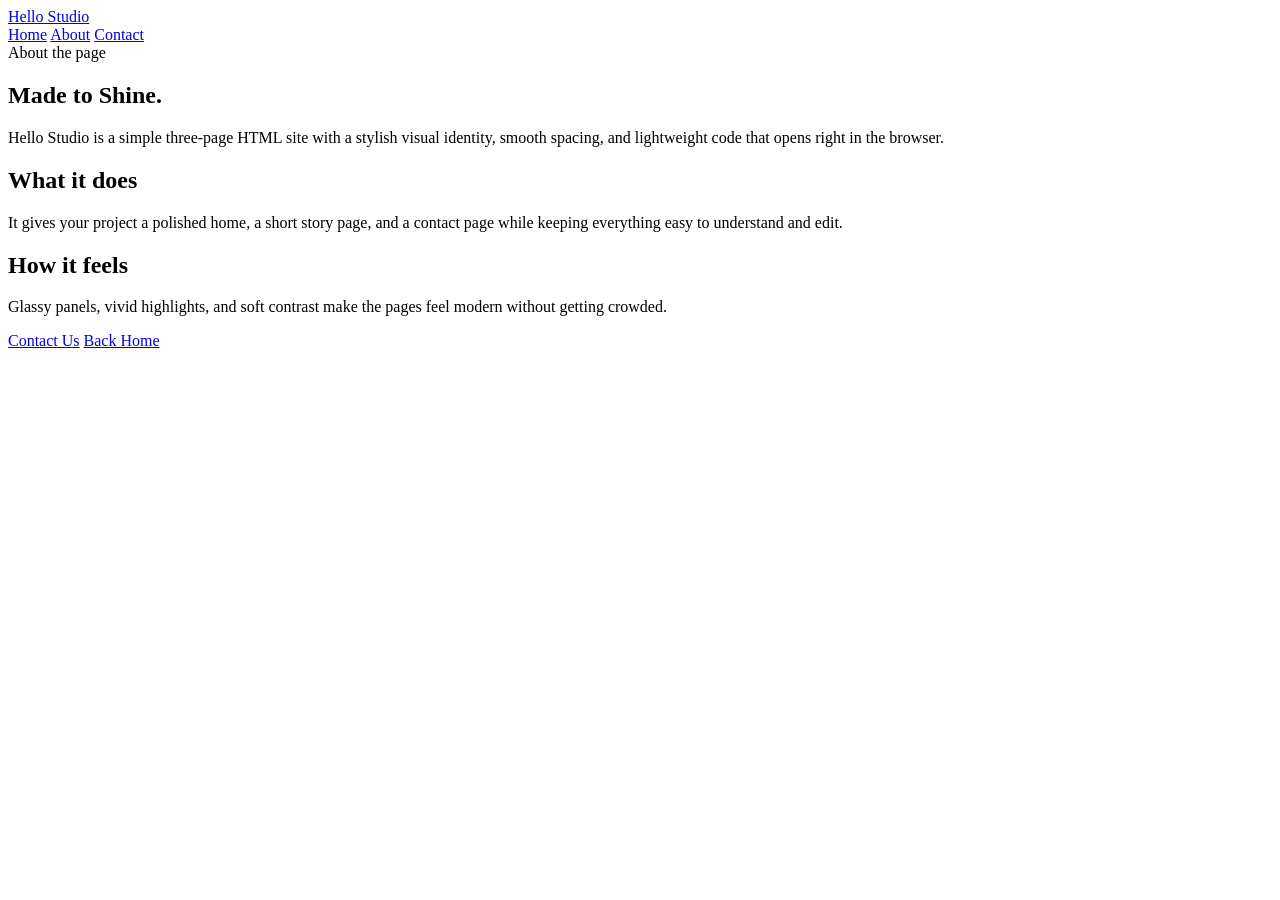
==== about.html @ 75b1f1d1 "added about page and contact page" ====
<!DOCTYPE html>
<html lang="en">
<head>
  <meta charset="UTF-8">
  <meta name="viewport" content="width=device-width, initial-scale=1.0">
  <title>About | Hello Studio</title>
  <link rel="stylesheet" href="styles.css">
</head>
<body>
  <main class="stage" aria-label="About page">
    <div class="glow-line"></div>
    <section class="card">
      <div class="content">
        <nav class="nav" aria-label="Main navigation">
          <a class="brand" href="hello-world.html">Hello Studio</a>
          <div class="nav-links">
            <a href="hello-world.html">Home</a>
            <a class="active" href="about.html">About</a>
            <a href="contact.html">Contact</a>
          </div>
        </nav>

        <div class="eyebrow"><span class="spark"></span> About the page</div>
        <h1>Made to <span>Shine.</span></h1>
        <p>
          Hello Studio is a simple three-page HTML site with a stylish visual identity,
          smooth spacing, and lightweight code that opens right in the browser.
        </p>

        <div class="split">
          <article class="note">
            <h2>What it does</h2>
            <p>
              It gives your project a polished home, a short story page, and a contact page
              while keeping everything easy to understand and edit.
            </p>
          </article>
          <article class="note">
            <h2>How it feels</h2>
            <p>
              Glassy panels, vivid highlights, and soft contrast make the pages feel modern
              without getting crowded.
            </p>
          </article>
        </div>

        <div class="actions">
          <a class="button primary" href="contact.html">Contact Us</a>
          <a class="button" href="hello-world.html">Back Home</a>
        </div>
      </div>
    </section>
  </main>
</body>
</html>
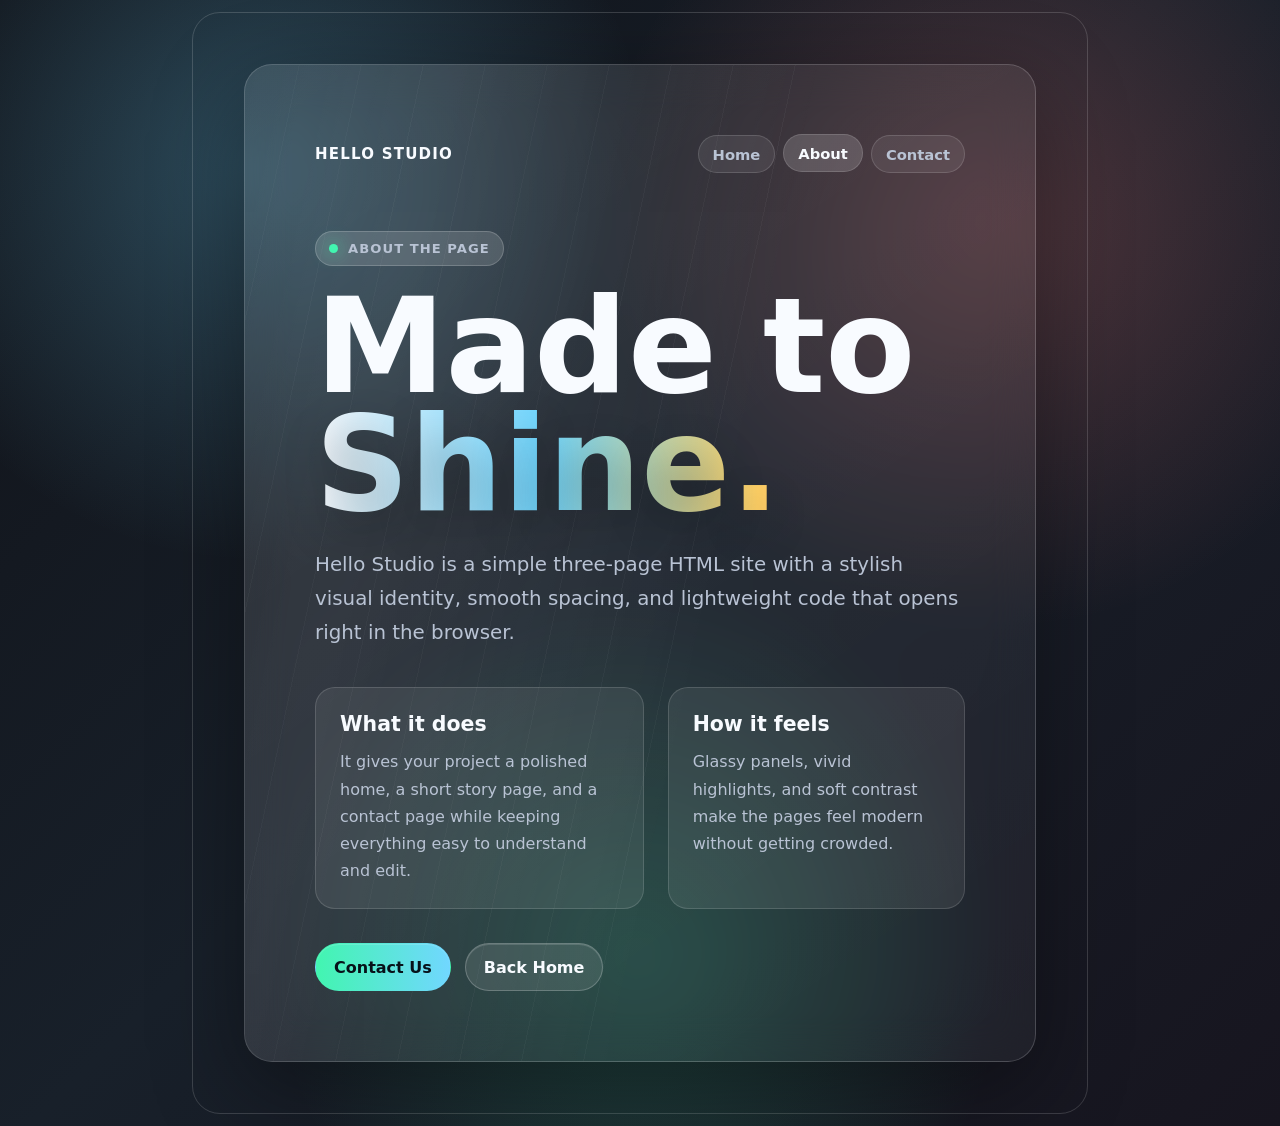
==== commit f55e9397: "index file name change" ====
--- a/about.html
+++ b/about.html
@@ -12,9 +12,9 @@
     <section class="card">
       <div class="content">
         <nav class="nav" aria-label="Main navigation">
-          <a class="brand" href="hello-world.html">Hello Studio</a>
+          <a class="brand" href="index.html">Hello Studio</a>
           <div class="nav-links">
-            <a href="hello-world.html">Home</a>
+            <a href="index.html">Home</a>
             <a class="active" href="about.html">About</a>
             <a href="contact.html">Contact</a>
           </div>
@@ -46,7 +46,7 @@
 
         <div class="actions">
           <a class="button primary" href="contact.html">Contact Us</a>
-          <a class="button" href="hello-world.html">Back Home</a>
+          <a class="button" href="index.html">Back Home</a>
         </div>
       </div>
     </section>
--- a/styles.css
+++ b/styles.css
@@ -0,0 +1,321 @@
+:root {
+  color-scheme: dark;
+  --bg: #101218;
+  --panel: rgba(255, 255, 255, 0.08);
+  --panel-strong: rgba(255, 255, 255, 0.14);
+  --text: #f8fbff;
+  --muted: #b9c3d4;
+  --mint: #42f5b0;
+  --coral: #ff7a78;
+  --gold: #ffd166;
+  --sky: #71d7ff;
+}
+
+* {
+  box-sizing: border-box;
+}
+
+body {
+  margin: 0;
+  min-height: 100vh;
+  display: grid;
+  place-items: center;
+  overflow-x: hidden;
+  background:
+    radial-gradient(circle at 20% 15%, rgba(113, 215, 255, 0.28), transparent 28%),
+    radial-gradient(circle at 78% 20%, rgba(255, 122, 120, 0.24), transparent 30%),
+    radial-gradient(circle at 50% 85%, rgba(66, 245, 176, 0.20), transparent 32%),
+    linear-gradient(135deg, #101218 0%, #18202a 48%, #17151f 100%);
+  color: var(--text);
+  font-family: Inter, ui-sans-serif, system-ui, -apple-system, BlinkMacSystemFont, "Segoe UI", sans-serif;
+}
+
+.stage {
+  width: min(92vw, 920px);
+  padding: clamp(24px, 6vw, 64px);
+  position: relative;
+}
+
+.glow-line {
+  position: absolute;
+  inset: 12px;
+  border: 1px solid rgba(255, 255, 255, 0.16);
+  border-radius: 28px;
+  pointer-events: none;
+}
+
+.card {
+  position: relative;
+  padding: clamp(30px, 7vw, 70px);
+  border: 1px solid rgba(255, 255, 255, 0.18);
+  border-radius: 28px;
+  background: linear-gradient(145deg, var(--panel), rgba(255, 255, 255, 0.04));
+  box-shadow: 0 28px 90px rgba(0, 0, 0, 0.38);
+  backdrop-filter: blur(22px);
+  overflow: hidden;
+}
+
+.card::before {
+  content: "";
+  position: absolute;
+  inset: 0;
+  background:
+    linear-gradient(90deg, transparent, rgba(255, 255, 255, 0.10), transparent),
+    repeating-linear-gradient(90deg, rgba(255, 255, 255, 0.045) 0 1px, transparent 1px 62px);
+  transform: skewX(-12deg) translateX(-38%);
+  opacity: 0.65;
+}
+
+.content {
+  position: relative;
+  z-index: 1;
+}
+
+.nav {
+  display: flex;
+  flex-wrap: wrap;
+  align-items: center;
+  justify-content: space-between;
+  gap: 16px;
+  margin-bottom: clamp(34px, 6vw, 58px);
+}
+
+.brand {
+  color: var(--text);
+  font-size: 0.94rem;
+  font-weight: 900;
+  text-decoration: none;
+  text-transform: uppercase;
+  letter-spacing: 0.08em;
+}
+
+.nav-links {
+  display: flex;
+  flex-wrap: wrap;
+  gap: 8px;
+}
+
+.nav-links a {
+  display: inline-flex;
+  align-items: center;
+  justify-content: center;
+  min-height: 38px;
+  padding: 0 14px;
+  border: 1px solid rgba(255, 255, 255, 0.14);
+  border-radius: 999px;
+  background: rgba(255, 255, 255, 0.08);
+  color: var(--muted);
+  font-size: 0.92rem;
+  font-weight: 800;
+  text-decoration: none;
+  transition: transform 180ms ease, background 180ms ease, color 180ms ease;
+}
+
+.nav-links a:hover,
+.nav-links a.active {
+  transform: translateY(-1px);
+  background: rgba(255, 255, 255, 0.16);
+  color: var(--text);
+}
+
+.eyebrow {
+  display: inline-flex;
+  align-items: center;
+  gap: 10px;
+  margin-bottom: 22px;
+  padding: 9px 13px;
+  border: 1px solid rgba(255, 255, 255, 0.18);
+  border-radius: 999px;
+  background: var(--panel-strong);
+  color: var(--muted);
+  font-size: 0.82rem;
+  font-weight: 700;
+  text-transform: uppercase;
+  letter-spacing: 0.08em;
+}
+
+.spark {
+  width: 9px;
+  height: 9px;
+  border-radius: 50%;
+  background: var(--mint);
+  box-shadow: 0 0 18px var(--mint);
+}
+
+h1 {
+  margin: 0;
+  font-size: clamp(3.3rem, 11vw, 8.2rem);
+  line-height: 0.9;
+  letter-spacing: 0;
+}
+
+h1 span {
+  display: block;
+  background: linear-gradient(90deg, var(--text), var(--sky) 35%, var(--gold) 68%, var(--coral));
+  -webkit-background-clip: text;
+  background-clip: text;
+  color: transparent;
+  text-shadow: 0 18px 44px rgba(0, 0, 0, 0.24);
+}
+
+p {
+  max-width: 660px;
+  margin: 24px 0 0;
+  color: var(--muted);
+  font-size: clamp(1rem, 2.1vw, 1.24rem);
+  line-height: 1.7;
+}
+
+.actions {
+  display: flex;
+  flex-wrap: wrap;
+  gap: 14px;
+  margin-top: 34px;
+}
+
+.button {
+  display: inline-flex;
+  align-items: center;
+  justify-content: center;
+  min-height: 48px;
+  padding: 0 18px;
+  border: 1px solid rgba(255, 255, 255, 0.22);
+  border-radius: 999px;
+  background: rgba(255, 255, 255, 0.10);
+  color: var(--text);
+  font-weight: 800;
+  text-decoration: none;
+  box-shadow: inset 0 1px 0 rgba(255, 255, 255, 0.14);
+  transition: transform 180ms ease, background 180ms ease;
+}
+
+.button.primary {
+  border-color: transparent;
+  background: linear-gradient(90deg, var(--mint), var(--sky));
+  color: #071119;
+}
+
+.button:hover {
+  transform: translateY(-2px);
+  background: rgba(255, 255, 255, 0.16);
+}
+
+.button.primary:hover {
+  background: linear-gradient(90deg, var(--gold), var(--coral));
+}
+
+.chips {
+  display: grid;
+  grid-template-columns: repeat(3, 1fr);
+  gap: 12px;
+  margin-top: 42px;
+}
+
+.chip {
+  min-height: 88px;
+  padding: 18px;
+  border: 1px solid rgba(255, 255, 255, 0.14);
+  border-radius: 18px;
+  background: rgba(255, 255, 255, 0.075);
+}
+
+.chip strong {
+  display: block;
+  margin-bottom: 5px;
+  color: var(--text);
+  font-size: 1rem;
+}
+
+.chip small,
+.contact-list span {
+  color: var(--muted);
+  line-height: 1.5;
+}
+
+.split {
+  display: grid;
+  grid-template-columns: 1.05fr 0.95fr;
+  gap: 24px;
+  align-items: start;
+  margin-top: 38px;
+}
+
+.note {
+  min-height: 100%;
+  padding: 24px;
+  border: 1px solid rgba(255, 255, 255, 0.14);
+  border-radius: 20px;
+  background: rgba(255, 255, 255, 0.075);
+}
+
+.note h2 {
+  margin: 0 0 12px;
+  font-size: 1.28rem;
+}
+
+.note p {
+  margin-top: 0;
+  font-size: 1rem;
+}
+
+.contact-list {
+  display: grid;
+  gap: 14px;
+  margin-top: 34px;
+}
+
+.contact-row {
+  display: grid;
+  grid-template-columns: 96px 1fr;
+  gap: 16px;
+  align-items: center;
+  padding: 16px;
+  border: 1px solid rgba(255, 255, 255, 0.14);
+  border-radius: 18px;
+  background: rgba(255, 255, 255, 0.075);
+}
+
+.contact-row strong {
+  color: var(--gold);
+}
+
+@media (max-width: 700px) {
+  body {
+    place-items: start center;
+  }
+
+  .stage {
+    padding: 18px;
+  }
+
+  .card,
+  .glow-line {
+    border-radius: 22px;
+  }
+
+  .nav {
+    align-items: flex-start;
+    flex-direction: column;
+  }
+
+  .nav-links,
+  .nav-links a,
+  .actions,
+  .button {
+    width: 100%;
+  }
+
+  .chips,
+  .split {
+    grid-template-columns: 1fr;
+  }
+
+  .actions {
+    flex-direction: column;
+  }
+
+  .contact-row {
+    grid-template-columns: 1fr;
+    gap: 6px;
+  }
+}
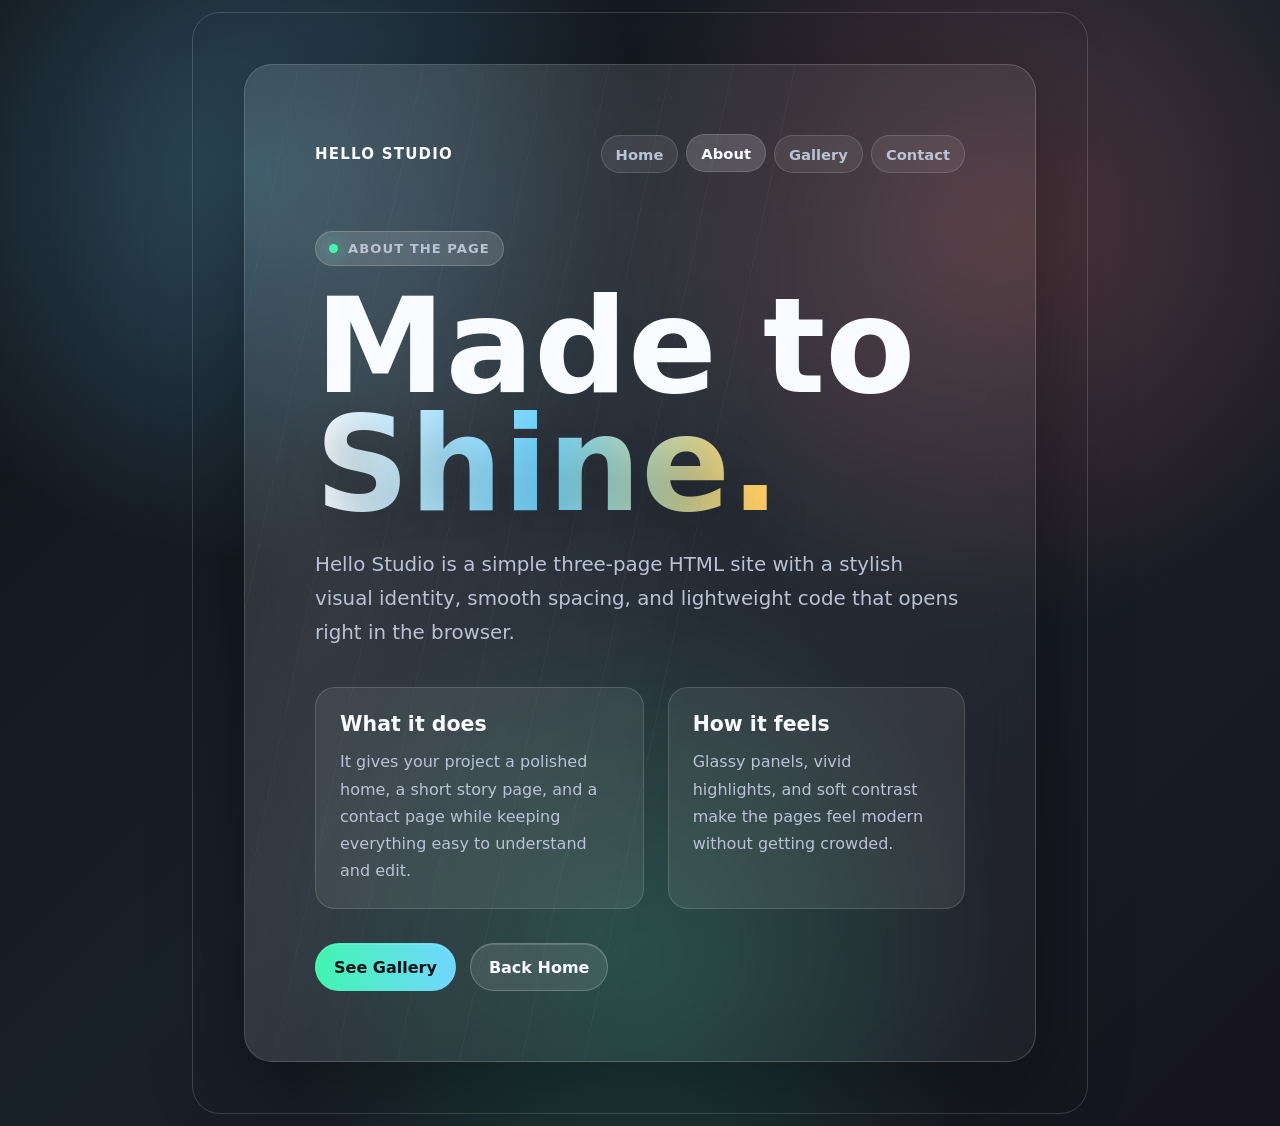
==== commit 6cf39c98: "gallary page created" ====
--- a/about.html
+++ b/about.html
@@ -16,6 +16,7 @@
           <div class="nav-links">
             <a href="index.html">Home</a>
             <a class="active" href="about.html">About</a>
+            <a href="gallery.html">Gallery</a>
             <a href="contact.html">Contact</a>
           </div>
         </nav>
@@ -45,7 +46,7 @@
         </div>
 
         <div class="actions">
-          <a class="button primary" href="contact.html">Contact Us</a>
+          <a class="button primary" href="gallery.html">See Gallery</a>
           <a class="button" href="index.html">Back Home</a>
         </div>
       </div>
--- a/styles.css
+++ b/styles.css
@@ -279,6 +279,85 @@
   color: var(--gold);
 }
 
+.gallery-grid {
+  display: grid;
+  grid-template-columns: repeat(4, 1fr);
+  gap: 14px;
+  margin-top: 38px;
+}
+
+.gallery-tile {
+  min-height: 250px;
+  display: flex;
+  flex-direction: column;
+  justify-content: flex-end;
+  gap: 8px;
+  padding: 16px;
+  border: 1px solid rgba(255, 255, 255, 0.15);
+  border-radius: 20px;
+  background: rgba(255, 255, 255, 0.075);
+  overflow: hidden;
+  position: relative;
+}
+
+.gallery-tile::before {
+  content: "";
+  position: absolute;
+  inset: 0;
+  background: linear-gradient(180deg, transparent 30%, rgba(0, 0, 0, 0.52));
+  z-index: 1;
+}
+
+.gallery-tile strong,
+.gallery-tile span {
+  position: relative;
+  z-index: 2;
+}
+
+.gallery-tile strong {
+  color: var(--text);
+  font-size: 1.02rem;
+}
+
+.gallery-tile span {
+  color: var(--muted);
+  font-size: 0.88rem;
+  line-height: 1.45;
+}
+
+.tile-art {
+  position: absolute;
+  inset: 0;
+  opacity: 0.95;
+}
+
+.tile-sky .tile-art {
+  background:
+    radial-gradient(circle at 24% 24%, rgba(255, 255, 255, 0.85), transparent 12%),
+    linear-gradient(135deg, #12324a, #71d7ff 55%, #42f5b0);
+}
+
+.tile-gold .tile-art {
+  background:
+    repeating-linear-gradient(135deg, rgba(255, 255, 255, 0.16) 0 10px, transparent 10px 24px),
+    linear-gradient(135deg, #4a2d16, #ffd166 54%, #ff7a78);
+}
+
+.tile-mint .tile-art {
+  background:
+    radial-gradient(circle at 70% 25%, rgba(255, 255, 255, 0.65), transparent 16%),
+    radial-gradient(circle at 25% 72%, rgba(113, 215, 255, 0.65), transparent 24%),
+    linear-gradient(135deg, #102f31, #42f5b0);
+}
+
+.tile-coral .tile-art {
+  background:
+    linear-gradient(90deg, rgba(255, 255, 255, 0.16) 1px, transparent 1px),
+    linear-gradient(0deg, rgba(255, 255, 255, 0.12) 1px, transparent 1px),
+    linear-gradient(135deg, #421a2a, #ff7a78 58%, #ffd166);
+  background-size: 22px 22px, 22px 22px, auto;
+}
+
 @media (max-width: 700px) {
   body {
     place-items: start center;
@@ -306,6 +385,7 @@
   }
 
   .chips,
+  .gallery-grid,
   .split {
     grid-template-columns: 1fr;
   }
